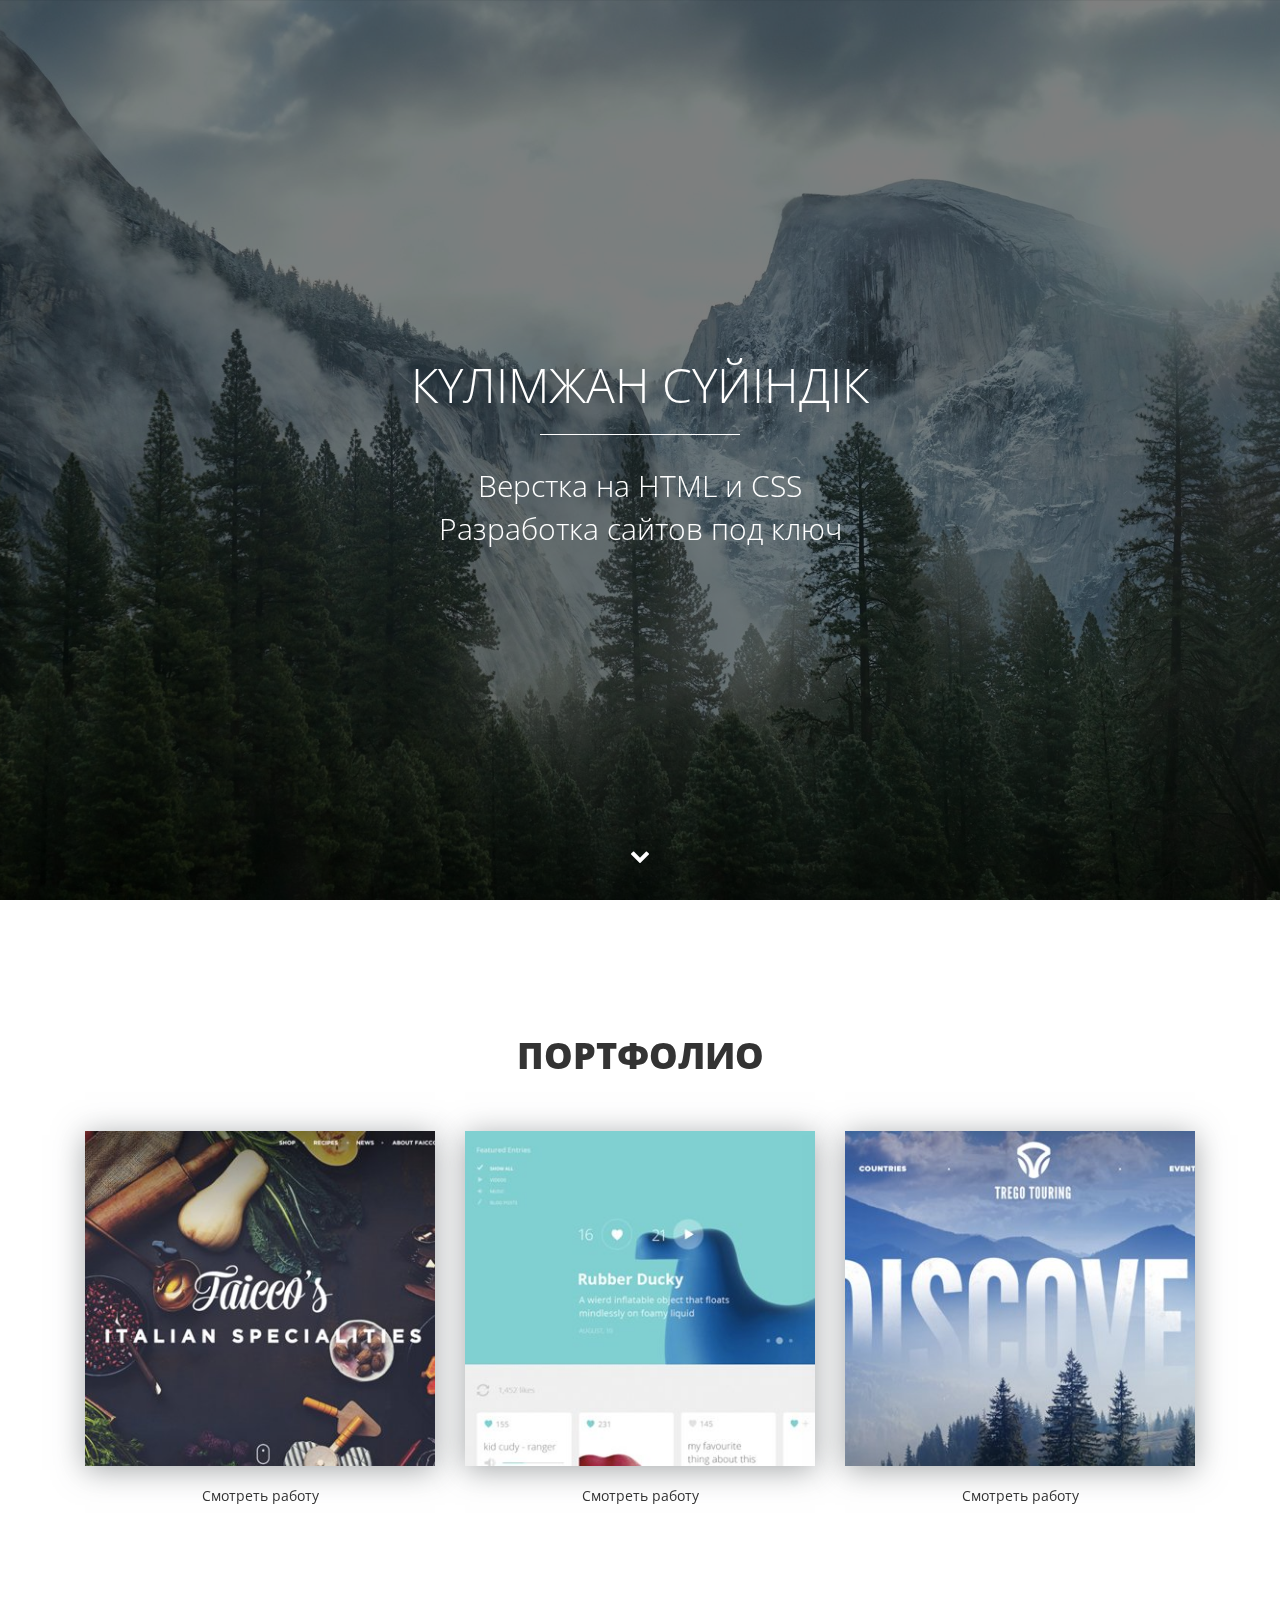
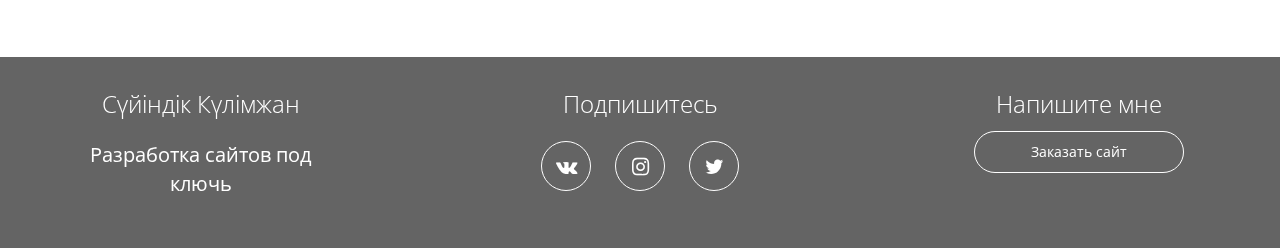
==== index.html @ 8d8b1edf "Add files via upload" ====
<!DOCTYPE html>
<html lang="ru">
  <head>
    <meta charset="utf-8">
    <meta http-equiv="X-UA-Compatible" content="IE=edge">
    <meta name="viewport" content="width=device-width, initial-scale=1">
    <meta property="og:url" content="">
    <meta property="og:type" content="website">
    <meta property="og:title" content="Сүйіндік Күлімжан - верстка сайтов на HTML и CSS">
    <meta property="og:image" content="">
    <meta property="og:description" content="Закажите разработку сайта без посредников от 30 000 тенге">
    <meta property="og:site_name" content="Портфолио верстальщика">
    <meta property="article:author" content="Артем Исламов">
    <title>Сүйіндік Күлімжан - Портфолио</title>
    <link href="https://fonts.googleapis.com/css?family=Open+Sans:400,700&amp;subset=cyrillic" rel="stylesheet">
    <link href="css/bootstrap.min.css" rel="stylesheet">
    <link rel="stylesheet" href="css/fontello.css">
    <link rel="stylesheet" href="css/fontello-embedded.css">
    <link href="css/style.css" rel="stylesheet">
    <link rel="shortcut icon" type="image/x-icon" href="favicon.ico">
    <!--[if lt IE 9]>
      <script src="https://oss.maxcdn.com/html5shiv/3.7.3/html5shiv.min.js"></script>
      <script src="https://oss.maxcdn.com/respond/1.4.2/respond.min.js"></script>
    <![endif]-->
  </head>
  <body>
    
    <div class="main parallax-window" data-parallax="scroll" data-image-src="img/main-bg.jpg">
      <div class="main-overlay"></div>
      <div class="wrapper">
        <div class="main-header">
          <h1>Күлімжан Сүйіндік </i></h1>
          <div class="main-line"></div>
          <p>Верстка на HTML и CSS <br>Разработка сайтов под ключ</p>
        </div>  
      </div>
      <a class="main-down slowly" href="#portfolio"><i class="icon-down"></i></a>    
    </div>

    <div class="portfolio" id="portfolio">
      <div class="container">
        <h2 class="section-header">Портфолио</h2>
        <div class="col-md-4">
          <div class="portfolio-block">
            <img src="img/portfolio/1.jpg" alt="Работа №1">
            <a data-toggle="modal" data-work='work-1' href="#work">Смотреть работу</a>
          </div>
        </div>
        <div class="col-md-4">
          <div class="portfolio-block">
            <img src="img/portfolio/2.jpg" alt="Работа №2">
            <a data-toggle="modal" data-work='work-2' href="#work">Смотреть работу</a>
          </div>
        </div>
        <div class="col-md-4">
          <div class="portfolio-block">
            <img src="img/portfolio/3.jpg" alt="Работа №3">           
            <a class="link cd-modal-trigger" data-work='work-3' href="#0">Смотреть работу</a>
          </div>
        </div>

      </div>
    </div>
    
    <div class="footer">
      <div class="container">
        <div class="row">
          <div class="col-md-3">
            <strong>Сүйіндік Күлімжан</strong>
            <p>Разработка сайтов под ключь</p>
          </div>
          <div class="col-md-6">
              <strong>Подпишитесь</strong>
              <div class="social-links">
                <a href="#"><i class="icon-vk"></i></a>
                <a href="#"><i class="icon-instagram"></i></a>
                <a href="#"><i class="icon-twitter"></i></a>
              </div>
            </div>
            <div class="col-md-3">
              <strong>Напишите мне</strong>
              <a href="href"#"" class="offer-btn">Заказать сайт</a>
            </div>  
        </div>
      </div>
    </div>

    <div class="cd-modal">
        <div class="modal-content">
          
        </div> <!-- .modal-content -->

        <a href="#0" class="modal-close">Close</a>
      </div> <!-- .cd-modal -->

      <div class="cd-transition-layer"> 
        <div class="bg-layer"></div>
      </div> <!-- .cd-transition-layer -->

    <!-- Модальное окно всплывающее -->
    <div class="modal fade" id="work" role="dialog">
      <div class="modal-dialog" role="document">
        <div class="modal-content">
          <div class="modal-header">
            <h5 class="modal-title">Описание проекта</h5>
            <button type="button" class="close" data-dismiss="modal" aria-label="Close">
              <span aria-hidden="true">&times;</span>
            </button>
          </div>
          <div class="modal-body">
            
          </div>
          
        </div>
      </div>
    </div>

    <!-- jQuery (necessary for Bootstrap's JavaScript plugins) -->
    <script src="https://ajax.googleapis.com/ajax/libs/jquery/1.12.4/jquery.min.js"></script>
    <script src="js/main.js"></script>
    <script src="js/parallax.min.js"></script>  
    <script>
      $(function(){
        var link = $('.cd-modal-trigger');
        link.on('click',function(event) {
          var work = $(this).attr('data-work');
          
          $('.modal-content').load(work+'.html');
        });
      });
    </script>
    <script>
      $(document).ready(function() { 
        $(".slowly").on("click", function (event) { 
          event.preventDefault(); 
          var id = $(this).attr('href'), 
          top = $(id).offset().top; 
          $('body,html').animate({scrollTop: top }, 800); 
        }); 
        }); 
    </script>
  </body>
</html>
---- css/fontello.css ----
@font-face {
  font-family: 'fontello';
  src: url('../font/fontello.eot?77903654');
  src: url('../font/fontello.eot?77903654#iefix') format('embedded-opentype'),
       url('../font/fontello.woff2?77903654') format('woff2'),
       url('../font/fontello.woff?77903654') format('woff'),
       url('../font/fontello.ttf?77903654') format('truetype'),
       url('../font/fontello.svg?77903654#fontello') format('svg');
  font-weight: normal;
  font-style: normal;
}
/* Chrome hack: SVG is rendered more smooth in Windozze. 100% magic, uncomment if you need it. */
/* Note, that will break hinting! In other OS-es font will be not as sharp as it could be */
/*
@media screen and (-webkit-min-device-pixel-ratio:0) {
  @font-face {
    font-family: 'fontello';
    src: url('../font/fontello.svg?77903654#fontello') format('svg');
  }
}
*/
 
 [class^="icon-"]:before, [class*=" icon-"]:before {
  font-family: "fontello";
  font-style: normal;
  font-weight: normal;
  speak: none;
 
  display: inline-block;
  text-decoration: inherit;
  width: 1em;
  margin-right: .2em;
  text-align: center;
  /* opacity: .8; */
 
  /* For safety - reset parent styles, that can break glyph codes*/
  font-variant: normal;
  text-transform: none;
 
  /* fix buttons height, for twitter bootstrap */
  line-height: 1em;
 
  /* Animation center compensation - margins should be symmetric */
  /* remove if not needed */
  margin-left: .2em;
 
  /* you can be more comfortable with increased icons size */
  /* font-size: 120%; */
 
  /* Font smoothing. That was taken from TWBS */
  -webkit-font-smoothing: antialiased;
  -moz-osx-font-smoothing: grayscale;
 
  /* Uncomment for 3D effect */
  /* text-shadow: 1px 1px 1px rgba(127, 127, 127, 0.3); */
}
 
.icon-down:before { content: '\e800'; } /* '' */
.icon-twitter:before { content: '\f099'; } /* '' */
.icon-instagram:before { content: '\f16d'; } /* '' */
.icon-vk:before { content: '\f189'; } /* '' */
---- css/fontello-embedded.css ----
@font-face {
  font-family: 'fontello';
  src: url('../font/fontello.eot?25950871');
  src: url('../font/fontello.eot?25950871#iefix') format('embedded-opentype'),
       url('../font/fontello.svg?25950871#fontello') format('svg');
  font-weight: normal;
  font-style: normal;
}
@font-face {
  font-family: 'fontello';
  src: url('[data-uri]') format('woff'),
       url('[data-uri]') format('truetype');
}
/* Chrome hack: SVG is rendered more smooth in Windozze. 100% magic, uncomment if you need it. */
/* Note, that will break hinting! In other OS-es font will be not as sharp as it could be */
/*
@media screen and (-webkit-min-device-pixel-ratio:0) {
  @font-face {
    font-family: 'fontello';
    src: url('../font/fontello.svg?25950871#fontello') format('svg');
  }
}
*/
 
 [class^="icon-"]:before, [class*=" icon-"]:before {
  font-family: "fontello";
  font-style: normal;
  font-weight: normal;
  speak: none;
 
  display: inline-block;
  text-decoration: inherit;
  width: 1em;
  margin-right: .2em;
  text-align: center;
  /* opacity: .8; */
 
  /* For safety - reset parent styles, that can break glyph codes*/
  font-variant: normal;
  text-transform: none;
     
  /* fix buttons height, for twitter bootstrap */
  line-height: 1em;
 
  /* Animation center compensation - margins should be symmetric */
  /* remove if not needed */
  margin-left: .2em;
 
  /* you can be more comfortable with increased icons size */
  /* font-size: 120%; */
 
  /* Uncomment for 3D effect */
  /* text-shadow: 1px 1px 1px rgba(127, 127, 127, 0.3); */
}
.icon-down:before { content: '\e800'; } /* '' */
.icon-twitter:before { content: '\f099'; } /* '' */
.icon-instagram:before { content: '\f16d'; } /* '' */
.icon-vk:before { content: '\f189'; } /* '' */
---- css/style.css ----
html {
	font-size: : 10px;

}
body {
	font-family: 'Open Sans', sans-serif;
}
a:active, a:visited, a:focus {
	outline: none;
	text-decoration: none;
}
.wrapper {
	display: table-cell;
	vertical-align: middle; 
}
.main{
	position: relative;
	text-align: center;
	color: #fff;
	height: 100vh;
	display:table;
	width: 100%;
	/*background: #000 url(../img/main-bg.jpg) center center no-repeat;*/
}
.main-overlay {
	position: absolute;
	z-index: 1;
	width: 100%;
	height: 100%;
	background-color: rgba(0,0,0,0.5);

}
.main h1 {
	margin-bottom: 1.4rem;
	font-weight: 300;
	text-transform: uppercase;
	font-size:  4.8rem;
}
.main p {
	font-size: 3rem;
	font-weight: 300;
	
}
.main-header {
	position: relative;
	z-index: 2;
}
.main-line{
	width: 200px;
	height: 1px;
	background-color: #fff;
	margin: 0 auto;
}
.main-down{
	position: absolute;
	color: #fff;
	z-index: 4;
	bottom: 2rem;
	display: inline-block;
	font-size: 2rem;
	width: 50px;
	left: 50%;
	margin-left: -25px;
	height: 50px;
	border-radius: 50%;
	border: 1px solid transparent;
	line-height: 50px;
	-webkit-transition: 0.2s;
	-o-transition: 0.2s;
	transition: 0.2s;
}
.main-down:hover {
	color: #fff;
	border-color: #fff;
}

/*Секция с портфолио*/
.portfolio{
	padding: 10rem 0px;
	text-align: center;
}
.section-header{
	text-transform: uppercase;
	
	font-weight: 800;
	font-size: 3.6rem;
	margin-bottom: 5rem;
}
.portfolio img{
	width: 100%;
	max-width: 360px;
	box-shadow: 0px 4px 29px 0px rgba(87,92,97,0.54);
}
.portfolio a{
	display: block;
	margin: 2rem auto 5rem;
	color: #333;
	width: 17rem;
	border-bottom: 1px solid transparent;
}
.portfolio a:hover{
	text-decoration: none;
	border-bottom: 1px dotted #333;
}

/*footer*/
.footer{
	background-color: #646464;
	color: #fff;
	text-align: center;
	padding: 3rem 0;
}
.footer p {
	font-size: 2rem;
}
.footer strong{
	font-weight: 300;
	font-size: 2.4rem;
}
.social-links{
	margin-top: 2rem;
}
.social-links a{
	width: 5rem;
	height: 5rem;
	line-height: 5rem;
	display: inline-block;
	color: #fff;
	border: solid 1px #fff;
	border-radius: 50%;
	margin-right: 1rem;
	margin-left: 1rem;
	font-size: 2rem;
	-webkit-transition: 0.2s;
	-o-transition: 0.2s;
	transition: 0.2s;
}
.social-links a:hover{
	background-color: #fff;
	color: #646464;
}
.offer-btn {
	display: block;
	width: 80%;
	max-width: 300px;
	margin: 1rem auto;
	border: 1px solid #fff;
	padding-top: 1rem;
	padding-bottom: 1rem;
	color: #fff;
	border-radius: 100px;
	-webkit-transition: 0.2s;
	-o-transition: 0.2s;
	transition: 0.2s;
}
.offer-btn:hover	{
	background-color: #fff;
	color: #646464;
	text-decoration: none;
	
}

/*-- Модально всплывающее окно --*/
.modal img {
	width: 100%;
}
.close {
	background-color: transparent;
	border: none;
	font-size: 2.5rem;
	position: absolute;
	right: 2rem;
	top: 1rem;
}
.modal-title {
	font-weight: 800;
	font-size: 2rem;
}
.modal-btn {
	display: inline-block;
	border: 1px solid #333;
	padding: 10px 20px;
	color: #333;
	border-radius: 10px; 
	-webkit-transition: 0.2s;
	-moz-transition: 0.2s;
	-ms-transition: 0.2s;
	-o-transition: 0.2s;
	transition: 0.2s;
	
}
.modal-btn:hover {
	background-color: #333;
	color: #fff;
	text-decoration: none;
}
@media (min-width:0px)and (max-width: 768px) {
	html{font-size: 7px;}
	.footer strong {
		margin: 3rem 0 2rem;
		display: inline-block;
		
	}
}
@media (min-width:769px)and (max-width: 991px){
	.footer strong {
		margin: 3rem 0 2rem;
		display: inline-block;
	}
}

/*Эффект всплывания окон*/
/* -------------------------------- 

Main Content

-------------------------------- */
.cd-main-content {
  position: relative;
  z-index: 1;
  width: 100%;
  height: 100vh;
  /* vertically align its content */
  display: table;
  background-color: #e4dcca;
}
.cd-main-content .center {
  /* vertically align inside parent element */
  display: table-cell;
  vertical-align: middle;
  text-align: center;
}

/* -------------------------------- 

Modal window 

-------------------------------- */
.cd-modal {
  position: fixed;
  top: 0;
  left: 0;
  z-index: 3;
  height: 100%;
  width: 100%;
  overflow: hidden;
  background: #402f44 url(../img/modal-bg.jpg) no-repeat center center;
  background-size: cover;
  opacity: 0;
  visibility: hidden;
  -webkit-transition: opacity 0.3s 0s, visibility 0s 0.3s;
  -moz-transition: opacity 0.3s 0s, visibility 0s 0.3s;
  transition: opacity 0.3s 0s, visibility 0s 0.3s;
}
.cd-modal .modal-content {
  height: 100%;
  overflow-y: auto;
  padding: 3em 5%;
  color: #e4dcca;
  -webkit-font-smoothing: antialiased;
  -moz-osx-font-smoothing: grayscale;
}
.cd-modal h1 {
  text-align: center;
}
.cd-modal h1::after {
  /* ink/brush separation */
  content: '';
  display: block;
  width: 130px;
  height: 18px;
  background: url(../img/ink-separation.svg) no-repeat center center;
  margin: .2em auto 0;
}
.cd-modal p {
  line-height: 1.6;
  margin: 2em auto;
  max-width: 800px;
}
.cd-modal .modal-close {
  /* 'X' icon */
  position: absolute;
  z-index: 1;
  top: 20px;
  right: 5%;
  height: 45px;
  width: 45px;
  border-radius: 50%;
  background: rgba(0, 0, 0, 0.3) url(../img/cd-icon-close.svg) no-repeat center center;
  /* image replacement */
  overflow: hidden;
  text-indent: 100%;
  white-space: nowrap;
  visibility: hidden;
  opacity: 0;
  -webkit-transform: scale(0);
  -moz-transform: scale(0);
  -ms-transform: scale(0);
  -o-transform: scale(0);
  transform: scale(0);
  -webkit-transition: -webkit-transform 0.3s 0s, visibility 0s 0.3s, opacity 0.3s 0s;
  -moz-transition: -moz-transform 0.3s 0s, visibility 0s 0.3s, opacity 0.3s 0s;
  transition: transform 0.3s 0s, visibility 0s 0.3s, opacity 0.3s 0s;
}
.no-touch .cd-modal .modal-close:hover {
  background-color: rgba(0, 0, 0, 0.5);
}
.cd-modal.visible {
  opacity: 1;
  visibility: visible;
  -webkit-transition: opacity 0.7s, visibility 0s;
  -moz-transition: opacity 0.7s, visibility 0s;
  transition: opacity 0.7s, visibility 0s;
}
.cd-modal.visible .modal-content {
  /* this fixes the buggy scrolling on webkit browsers - mobile devices only - when overflow property is applied */
  -webkit-overflow-scrolling: touch;
}
.cd-modal.visible .modal-close {
  visibility: visible;
  opacity: 1;
  -webkit-transition: -webkit-transform 0.3s 0s, visibility 0s 0s, opacity 0.3s 0s;
  -moz-transition: -moz-transform 0.3s 0s, visibility 0s 0s, opacity 0.3s 0s;
  transition: transform 0.3s 0s, visibility 0s 0s, opacity 0.3s 0s;
  -webkit-transform: scale(1);
  -moz-transform: scale(1);
  -ms-transform: scale(1);
  -o-transform: scale(1);
  transform: scale(1);
}
@media only screen and (min-width: 1100px) {
  .cd-modal .modal-content {
    padding: 6em 5%;
  }
  .cd-modal .modal-close {
    height: 60px;
    width: 60px;
  }
  .cd-modal p {
    font-size: 2rem;
  }
}

/* -------------------------------- 

Transition Layer 

-------------------------------- */
.cd-transition-layer {
  position: fixed;
  top: 0;
  left: 0;
  z-index: 2;
  height: 100%;
  width: 100%;
  opacity: 0;
  visibility: hidden;
  overflow: hidden;
}
.cd-transition-layer .bg-layer {
  position: absolute;
  left: 50%;
  top: 50%;
  -webkit-transform: translateY(-50%) translateX(-2%);
  -moz-transform: translateY(-50%) translateX(-2%);
  -ms-transform: translateY(-50%) translateX(-2%);
  -o-transform: translateY(-50%) translateX(-2%);
  transform: translateY(-50%) translateX(-2%);
  /* its dimentions will be overwritten using jQuery to proportionally fit the viewport */
  height: 100%;
  /* our sprite is composed of 25 frames */
  width: 2500%;
  background: url(../img/ink.png) no-repeat 0 0;
  background-size: 100% 100%;
}
.cd-transition-layer.visible {
  opacity: 1;
  visibility: visible;
}
.cd-transition-layer.opening .bg-layer {
  -webkit-animation: cd-sequence 0.8s steps(24);
  -moz-animation: cd-sequence 0.8s steps(24);
  animation: cd-sequence 0.8s steps(24);
  -webkit-animation-fill-mode: forwards;
  -moz-animation-fill-mode: forwards;
  animation-fill-mode: forwards;
}
.cd-transition-layer.closing .bg-layer {
  -webkit-animation: cd-sequence-reverse 0.8s steps(24);
  -moz-animation: cd-sequence-reverse 0.8s steps(24);
  animation: cd-sequence-reverse 0.8s steps(24);
  -webkit-animation-fill-mode: forwards;
  -moz-animation-fill-mode: forwards;
  animation-fill-mode: forwards;
}
.no-cssanimations .cd-transition-layer {
  display: none;
}

@-webkit-keyframes cd-sequence {
  0% {
    /* translateX(-2%) is used to horizontally center the first frame inside the viewport */
    -webkit-transform: translateY(-50%) translateX(-2%);
  }
  100% {
    /* translateX(-98%) (2% + 96) is used to horizontally center the last frame inside the viewport  */
    -webkit-transform: translateY(-50%) translateX(-98%);
  }
}
@-moz-keyframes cd-sequence {
  0% {
    /* translateX(-2%) is used to horizontally center the first frame inside the viewport */
    -moz-transform: translateY(-50%) translateX(-2%);
  }
  100% {
    /* translateX(-98%) (2% + 96) is used to horizontally center the last frame inside the viewport  */
    -moz-transform: translateY(-50%) translateX(-98%);
  }
}
@keyframes cd-sequence {
  0% {
    /* translateX(-2%) is used to horizontally center the first frame inside the viewport */
    -webkit-transform: translateY(-50%) translateX(-2%);
    -moz-transform: translateY(-50%) translateX(-2%);
    -ms-transform: translateY(-50%) translateX(-2%);
    -o-transform: translateY(-50%) translateX(-2%);
    transform: translateY(-50%) translateX(-2%);
  }
  100% {
    /* translateX(-98%) (2% + 96) is used to horizontally center the last frame inside the viewport  */
    -webkit-transform: translateY(-50%) translateX(-98%);
    -moz-transform: translateY(-50%) translateX(-98%);
    -ms-transform: translateY(-50%) translateX(-98%);
    -o-transform: translateY(-50%) translateX(-98%);
    transform: translateY(-50%) translateX(-98%);
  }
}
@-webkit-keyframes cd-sequence-reverse {
  0% {
    -webkit-transform: translateY(-50%) translateX(-98%);
  }
  100% {
    -webkit-transform: translateY(-50%) translateX(-2%);
  }
}
@-moz-keyframes cd-sequence-reverse {
  0% {
    -moz-transform: translateY(-50%) translateX(-98%);
  }
  100% {
    -moz-transform: translateY(-50%) translateX(-2%);
  }
}
@keyframes cd-sequence-reverse {
  0% {
    -webkit-transform: translateY(-50%) translateX(-98%);
    -moz-transform: translateY(-50%) translateX(-98%);
    -ms-transform: translateY(-50%) translateX(-98%);
    -o-transform: translateY(-50%) translateX(-98%);
    transform: translateY(-50%) translateX(-98%);
  }
  100% {
    -webkit-transform: translateY(-50%) translateX(-2%);
    -moz-transform: translateY(-50%) translateX(-2%);
    -ms-transform: translateY(-50%) translateX(-2%);
    -o-transform: translateY(-50%) translateX(-2%);
    transform: translateY(-50%) translateX(-2%);
  }
}
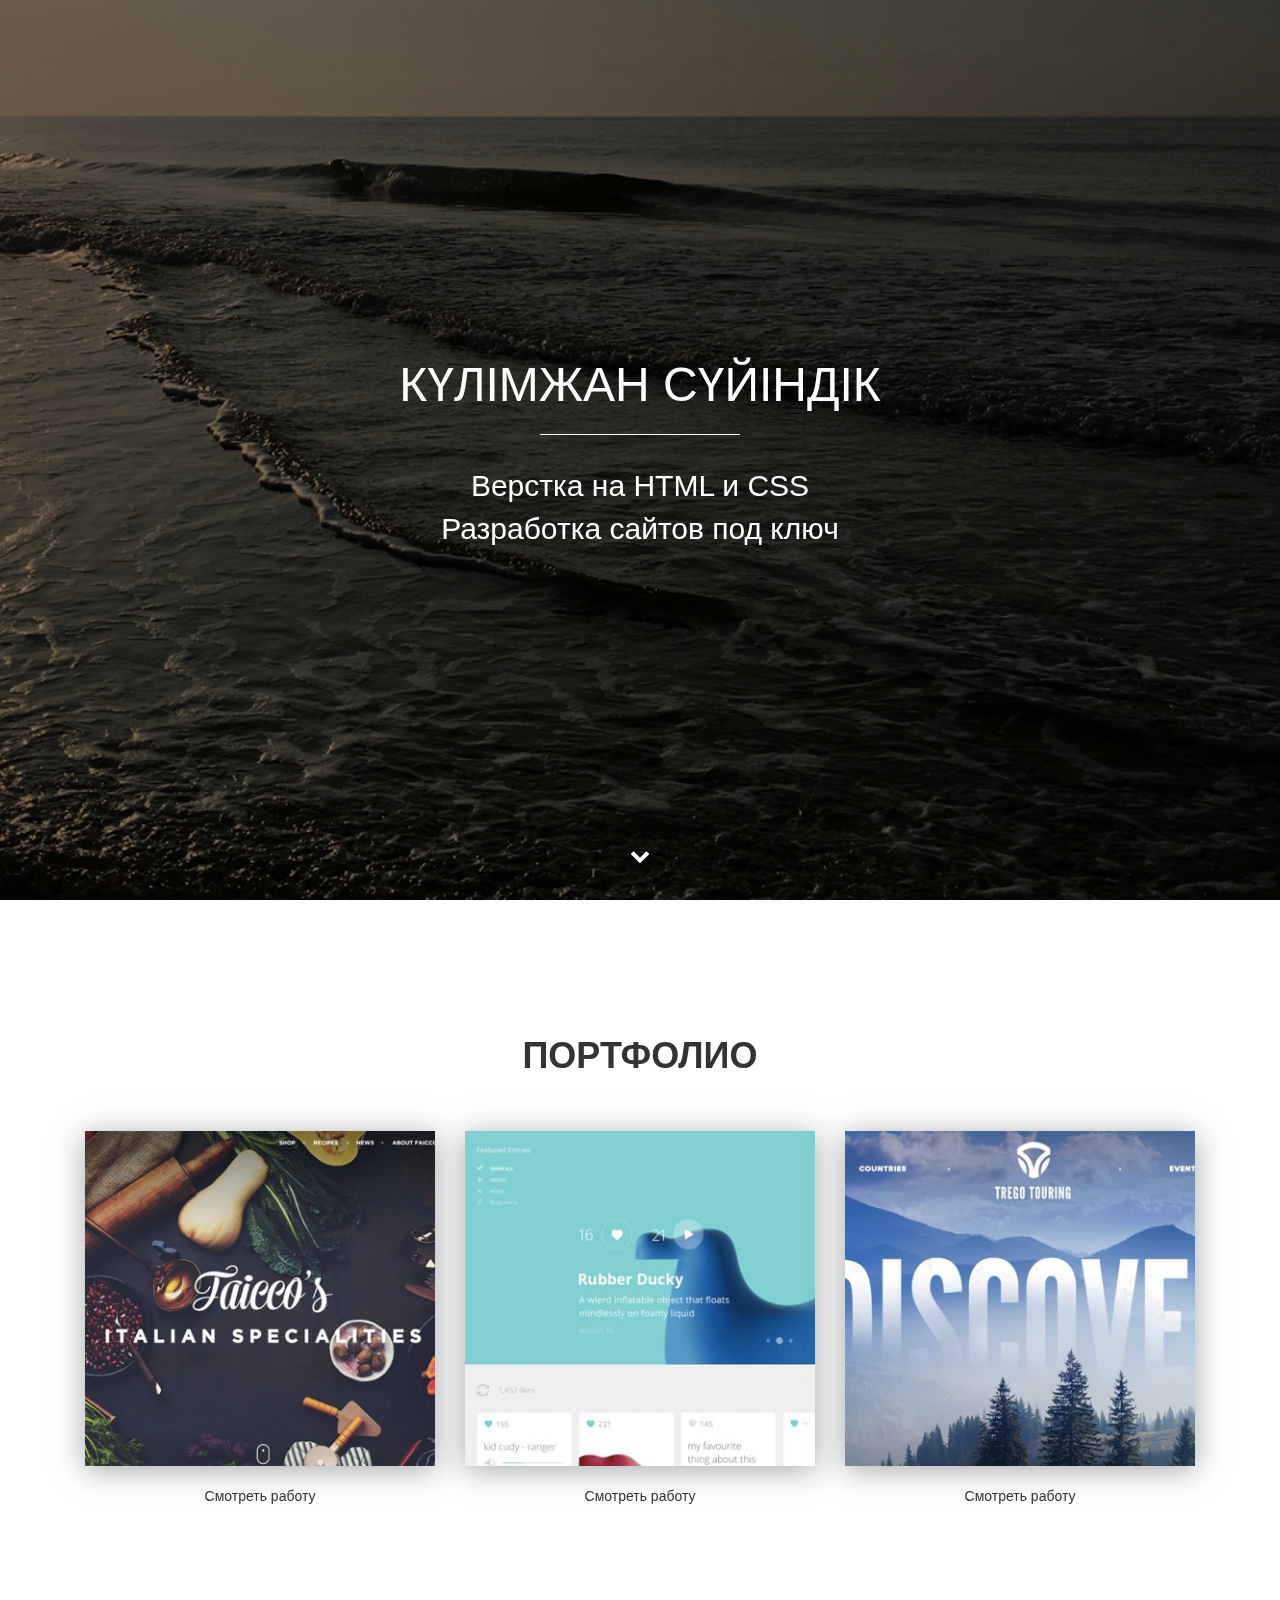
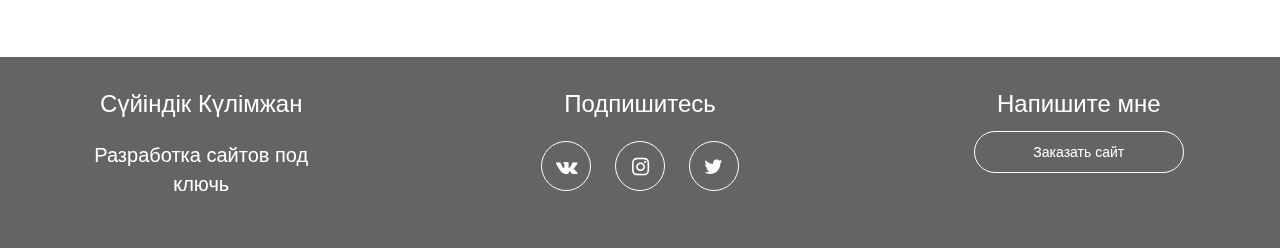
==== commit ec19c697: "Add files via upload" ====
--- a/index.html
+++ b/index.html
@@ -12,7 +12,7 @@
     <meta property="og:site_name" content="Портфолио верстальщика">
     <meta property="article:author" content="Артем Исламов">
     <title>Сүйіндік Күлімжан - Портфолио</title>
-    <link href="https://fonts.googleapis.com/css?family=Open+Sans:400,700&amp;subset=cyrillic" rel="stylesheet">
+    <link href="https://fonts.googleapis.com/css?family=Lobster&amp;subset=cyrillic" rel="stylesheet">
     <link href="css/bootstrap.min.css" rel="stylesheet">
     <link rel="stylesheet" href="css/fontello.css">
     <link rel="stylesheet" href="css/fontello-embedded.css">
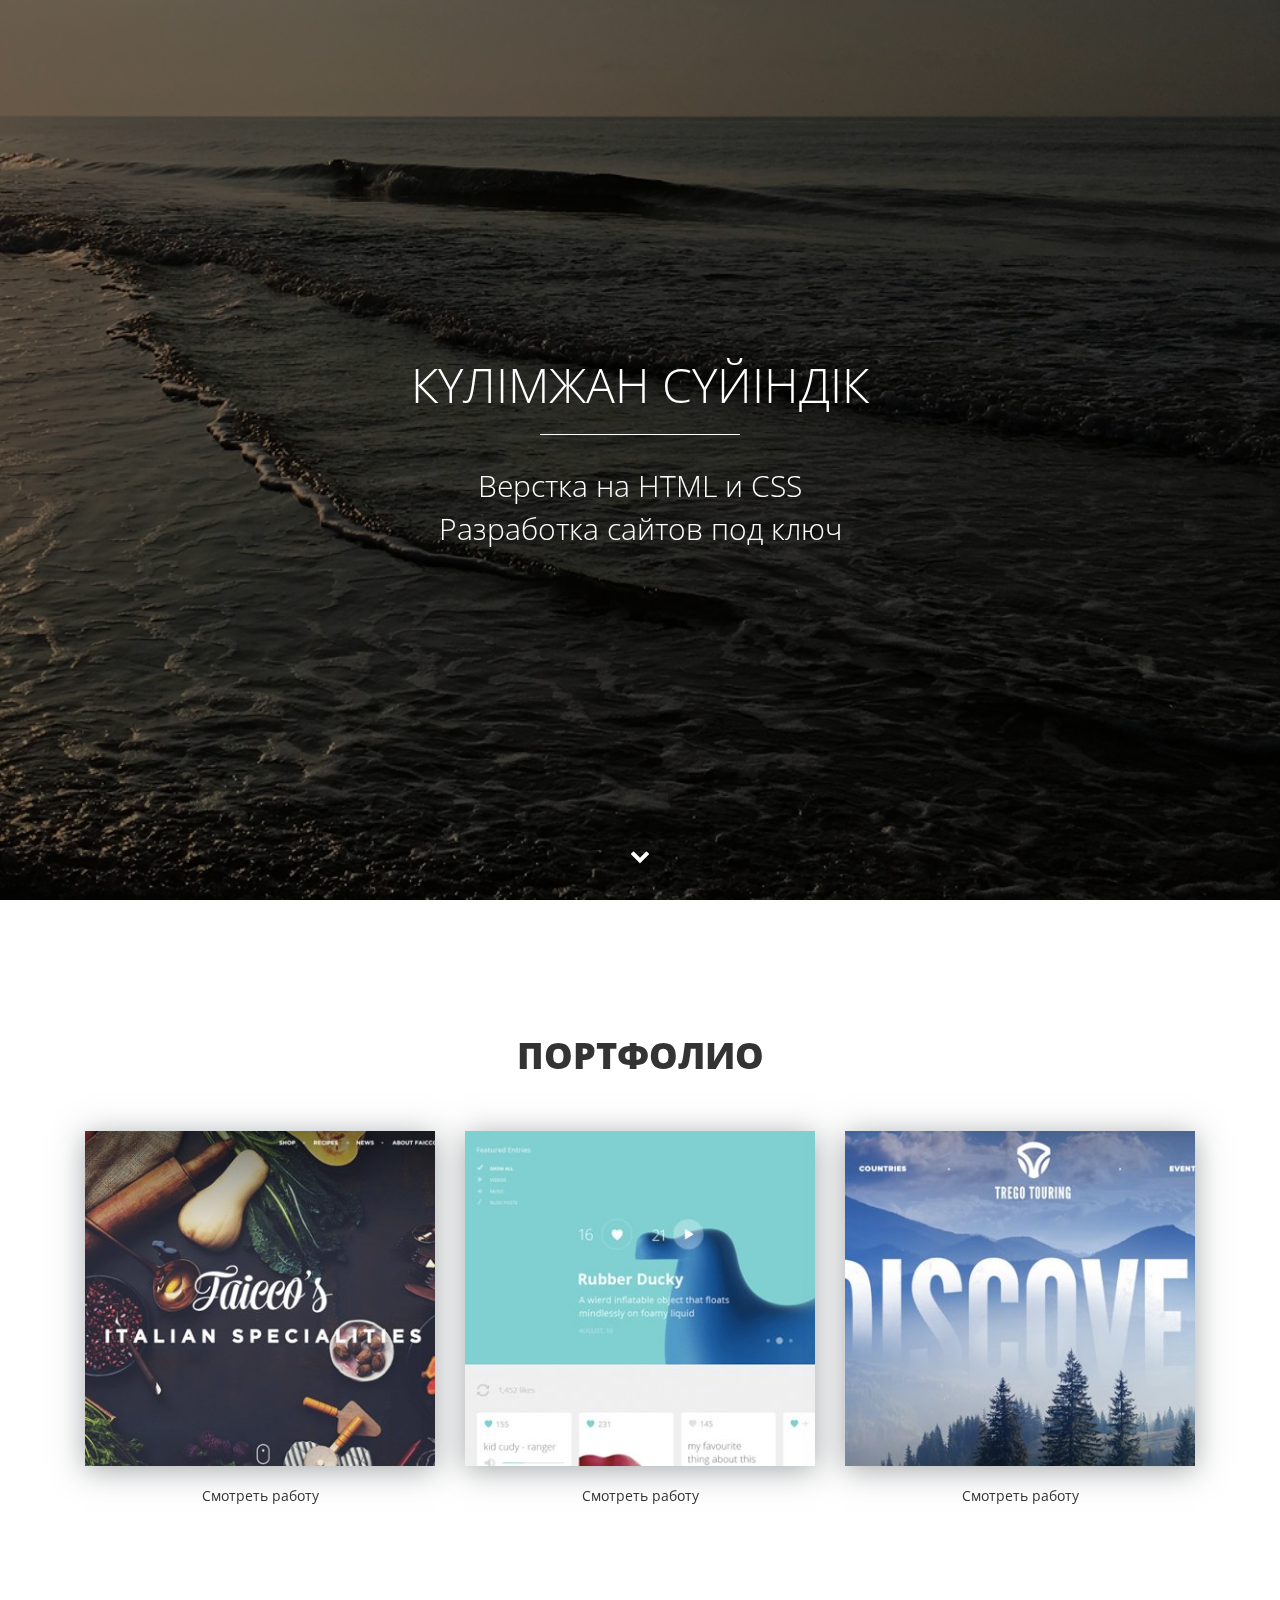
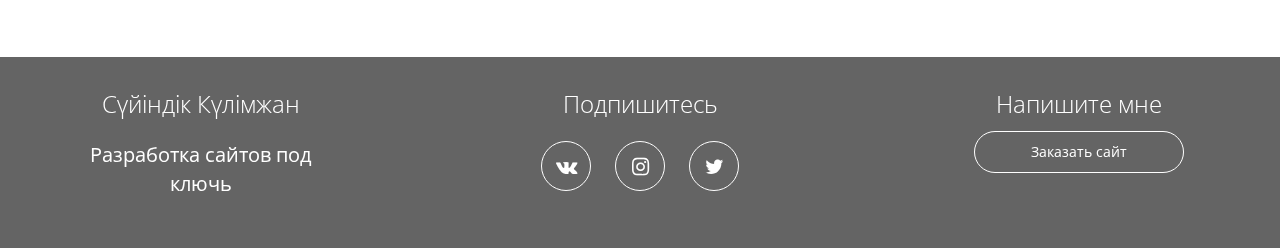
==== commit 0f178b05: "Add files via upload" ====
--- a/index.html
+++ b/index.html
@@ -12,6 +12,7 @@
     <meta property="og:site_name" content="Портфолио верстальщика">
     <meta property="article:author" content="Артем Исламов">
     <title>Сүйіндік Күлімжан - Портфолио</title>
+    <link href="https://fonts.googleapis.com/css?family=Open+Sans:400,700&amp;subset=cyrillic" rel="stylesheet">
     <link href="https://fonts.googleapis.com/css?family=Lobster&amp;subset=cyrillic" rel="stylesheet">
     <link href="css/bootstrap.min.css" rel="stylesheet">
     <link rel="stylesheet" href="css/fontello.css">
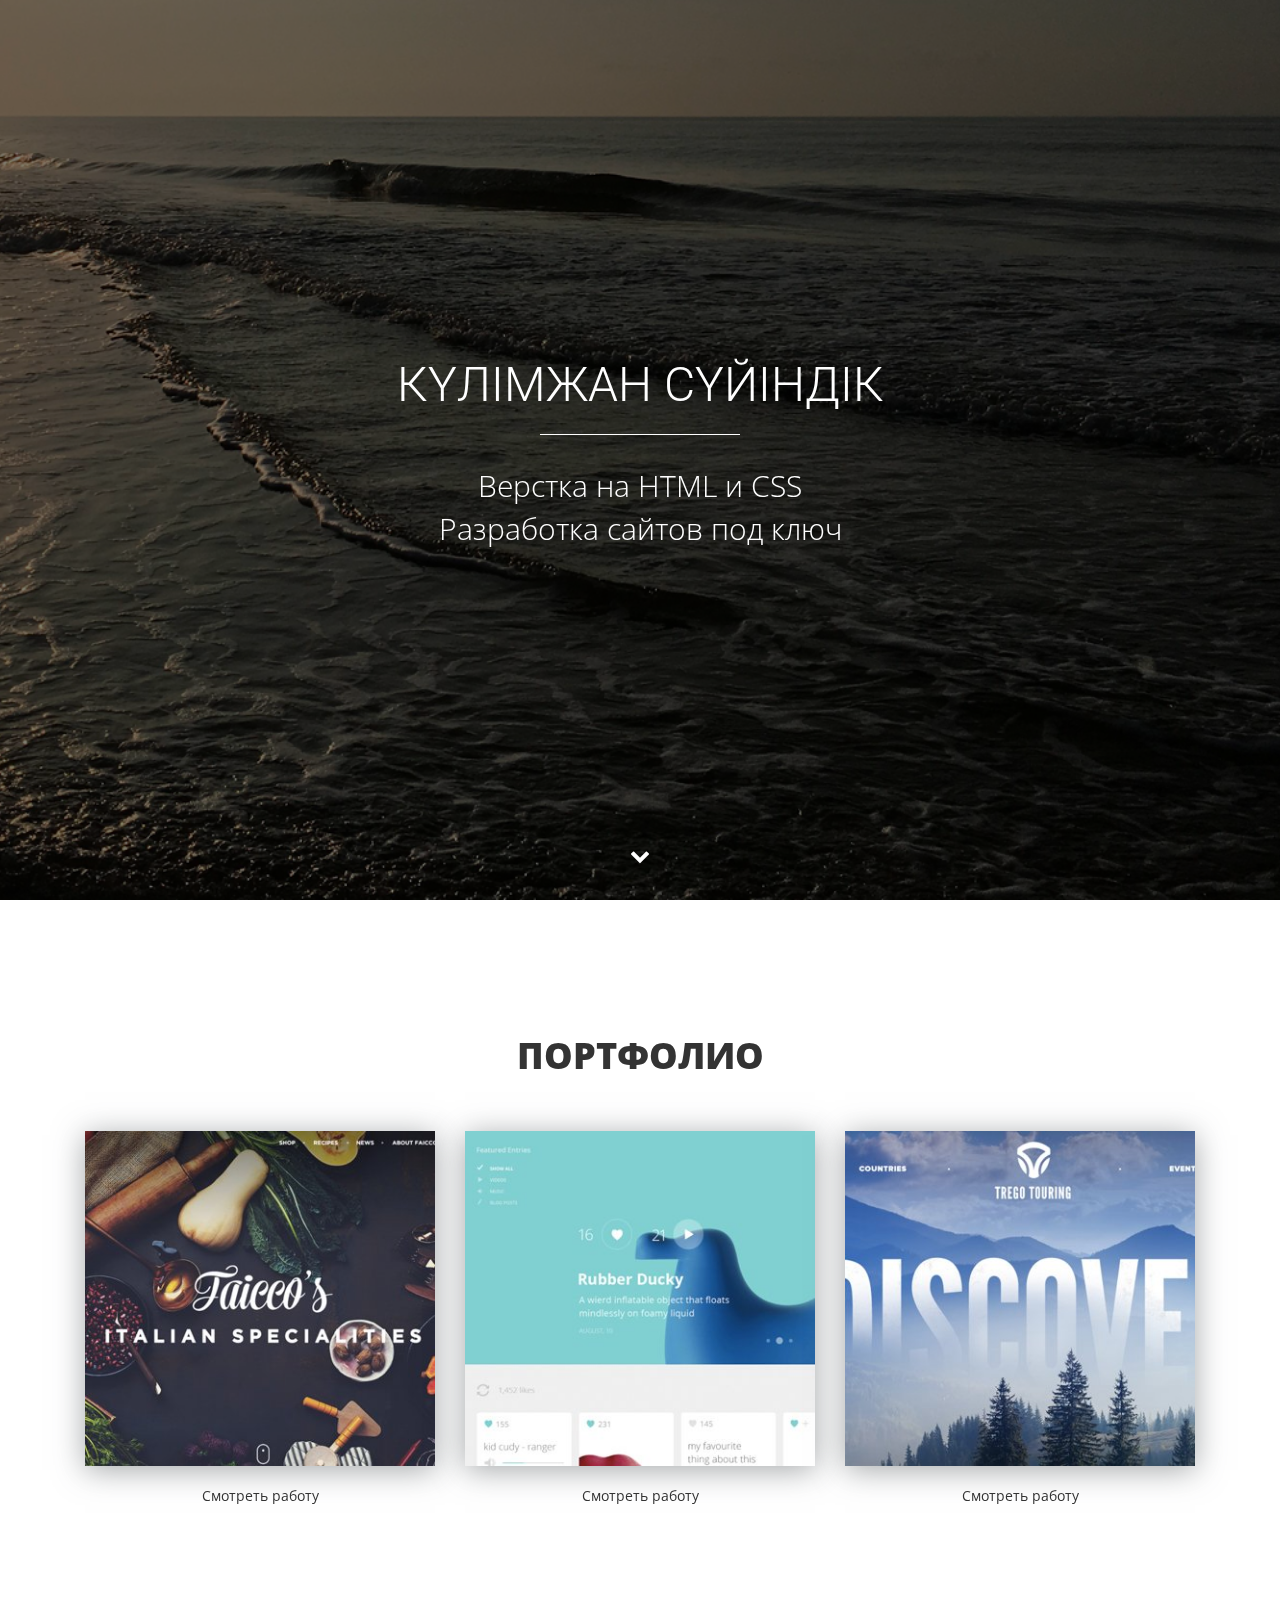
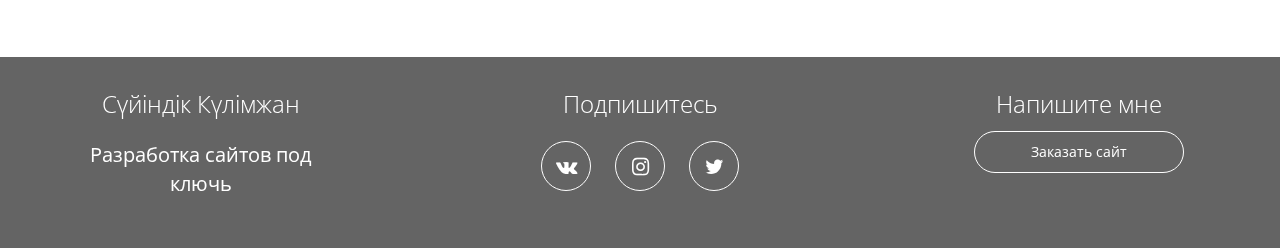
==== commit ba76c7b1: "Update index.html" ====
--- a/index.html
+++ b/index.html
@@ -13,7 +13,7 @@
     <meta property="article:author" content="Артем Исламов">
     <title>Сүйіндік Күлімжан - Портфолио</title>
     <link href="https://fonts.googleapis.com/css?family=Open+Sans:400,700&amp;subset=cyrillic" rel="stylesheet">
-    <link href="https://fonts.googleapis.com/css?family=Lobster&amp;subset=cyrillic" rel="stylesheet">
+    <link href="https://fonts.googleapis.com/css?family=Roboto&amp;subset=cyrillic" rel="stylesheet">
     <link href="css/bootstrap.min.css" rel="stylesheet">
     <link rel="stylesheet" href="css/fontello.css">
     <link rel="stylesheet" href="css/fontello-embedded.css">
@@ -141,4 +141,4 @@
         }); 
     </script>
   </body>
-</html>+</html>
--- a/css/style.css
+++ b/css/style.css
@@ -35,6 +35,7 @@
 	font-weight: 300;
 	text-transform: uppercase;
 	font-size:  4.8rem;
+	font-family: 'Roboto',sans-serif;
 }
 .main p {
 	font-size: 3rem;
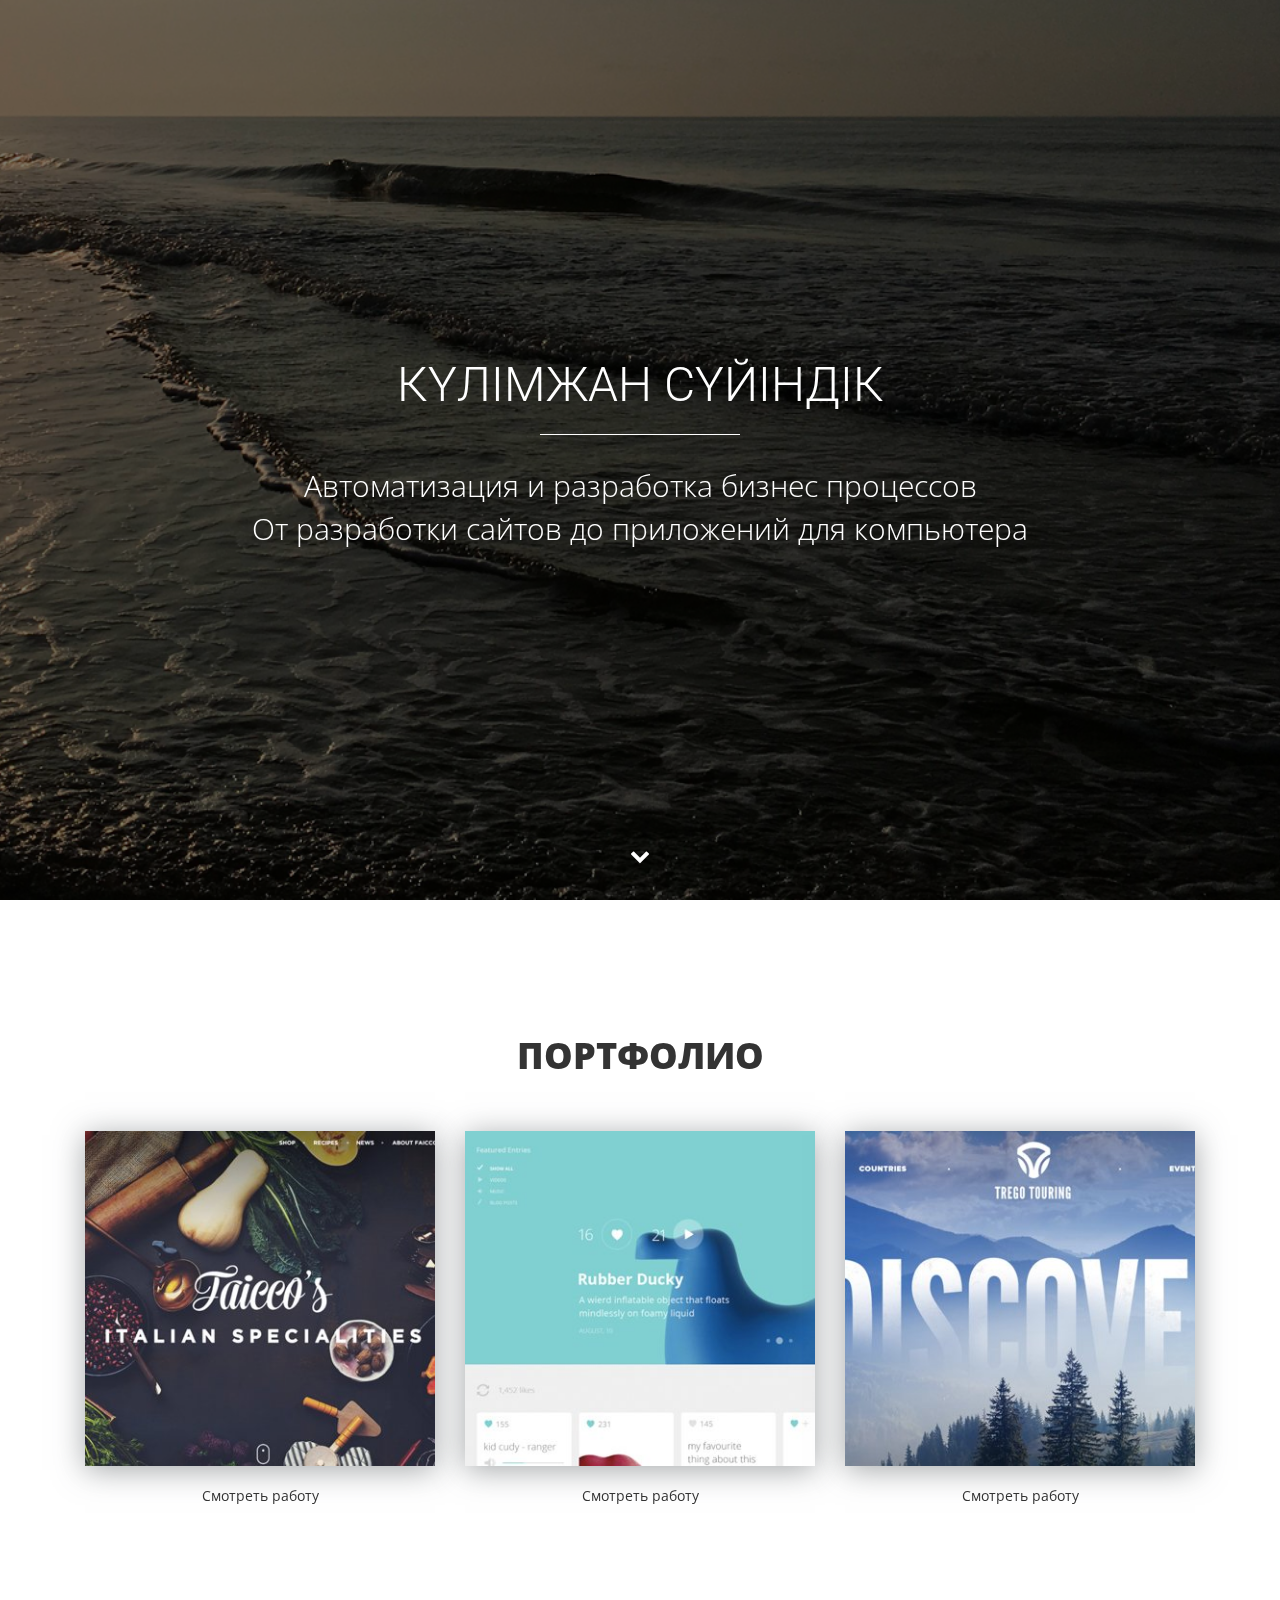
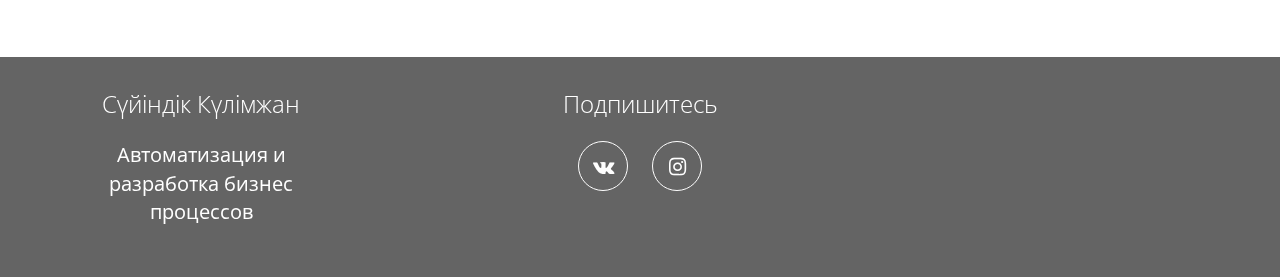
==== commit 92c16b59: "Update index.html" ====
--- a/index.html
+++ b/index.html
@@ -32,7 +32,7 @@
         <div class="main-header">
           <h1>Күлімжан Сүйіндік </i></h1>
           <div class="main-line"></div>
-          <p>Верстка на HTML и CSS <br>Разработка сайтов под ключ</p>
+          <p>Автоматизация и разработка бизнес процессов<br>От разработки сайтов до приложений для компьютера</p>
         </div>  
       </div>
       <a class="main-down slowly" href="#portfolio"><i class="icon-down"></i></a>    
@@ -44,19 +44,19 @@
         <div class="col-md-4">
           <div class="portfolio-block">
             <img src="img/portfolio/1.jpg" alt="Работа №1">
-            <a data-toggle="modal" data-work='work-1' href="#work">Смотреть работу</a>
+            <a data-toggle="modal" data-work='work-1' href="https://bayanaulcbs.kz/">Смотреть работу</a>
           </div>
         </div>
         <div class="col-md-4">
           <div class="portfolio-block">
             <img src="img/portfolio/2.jpg" alt="Работа №2">
-            <a data-toggle="modal" data-work='work-2' href="#work">Смотреть работу</a>
+            <a data-toggle="modal" data-work='work-2' href="http://sushiedka.kz/">Смотреть работу</a>
           </div>
         </div>
         <div class="col-md-4">
           <div class="portfolio-block">
             <img src="img/portfolio/3.jpg" alt="Работа №3">           
-            <a class="link cd-modal-trigger" data-work='work-3' href="#0">Смотреть работу</a>
+            <a class="link cd-modal-trigger" data-work='work-3' href="https://drive.google.com/file/d/1MSW0s5bymrrmHFUe5ERyvszW_7ay0vPY/view?usp=sharing">Смотреть работу</a>
           </div>
         </div>
 
@@ -68,19 +68,18 @@
         <div class="row">
           <div class="col-md-3">
             <strong>Сүйіндік Күлімжан</strong>
-            <p>Разработка сайтов под ключь</p>
+            <p>Автоматизация и разработка бизнес процессов</p>
           </div>
           <div class="col-md-6">
               <strong>Подпишитесь</strong>
               <div class="social-links">
-                <a href="#"><i class="icon-vk"></i></a>
-                <a href="#"><i class="icon-instagram"></i></a>
-                <a href="#"><i class="icon-twitter"></i></a>
+                <a href="https://vk.com/kulumzhanov"><i class="icon-vk"></i></a>
+                <a href="https://www.instagram.com/kulumzhanovs/"><i class="icon-instagram"></i></a>
+                
               </div>
             </div>
             <div class="col-md-3">
-              <strong>Напишите мне</strong>
-              <a href="href"#"" class="offer-btn">Заказать сайт</a>
+              
             </div>  
         </div>
       </div>
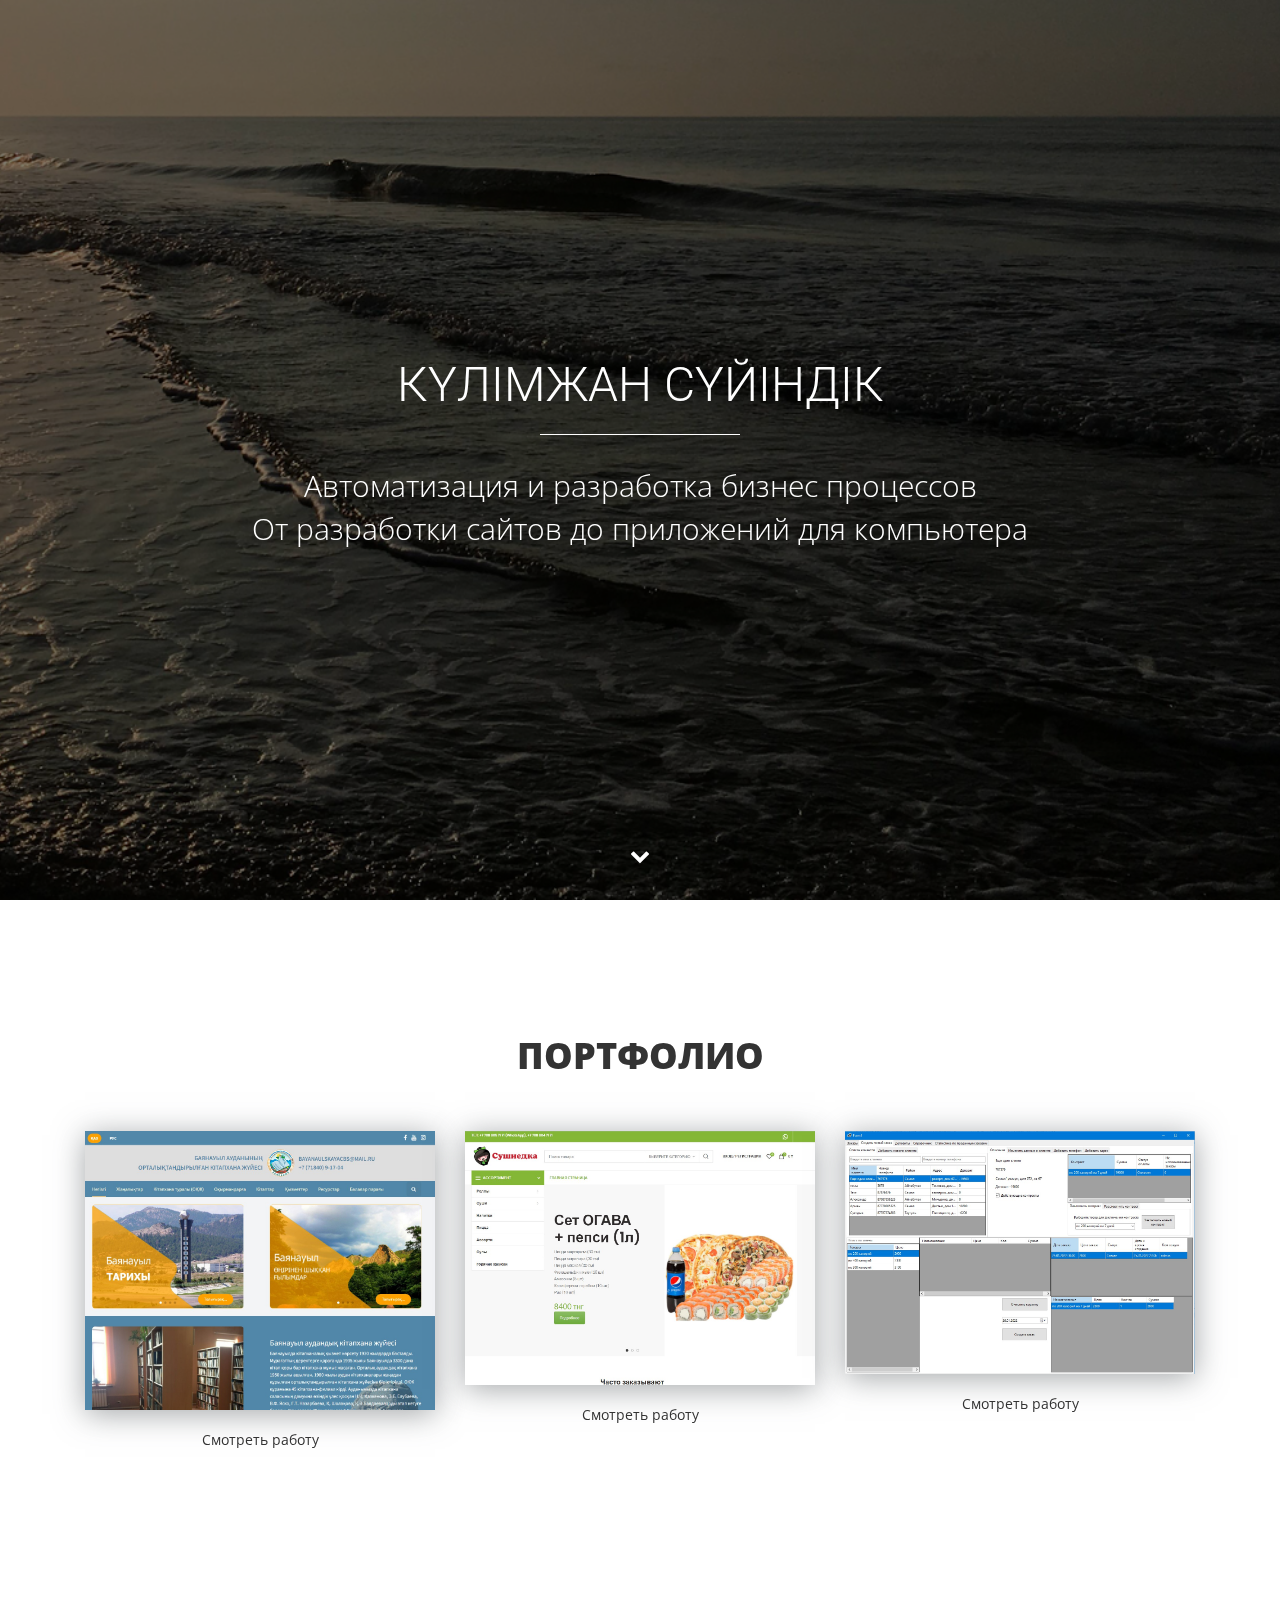
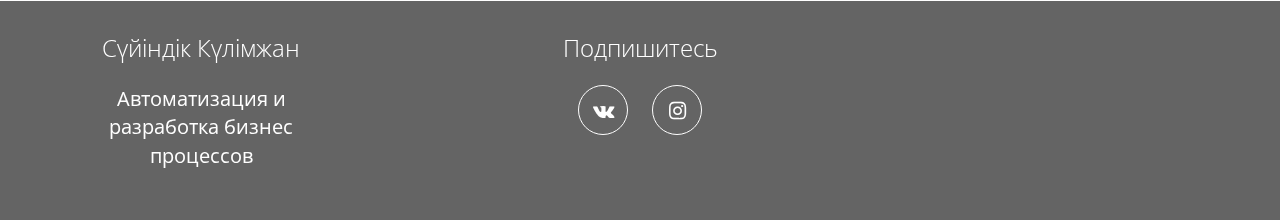
==== commit dbb5ef0e: "Update index.html" ====
--- a/index.html
+++ b/index.html
@@ -24,7 +24,7 @@
       <script src="https://oss.maxcdn.com/respond/1.4.2/respond.min.js"></script>
     <![endif]-->
   </head>
-  <body>
+  <body> 
     
     <div class="main parallax-window" data-parallax="scroll" data-image-src="img/main-bg.jpg">
       <div class="main-overlay"></div>
